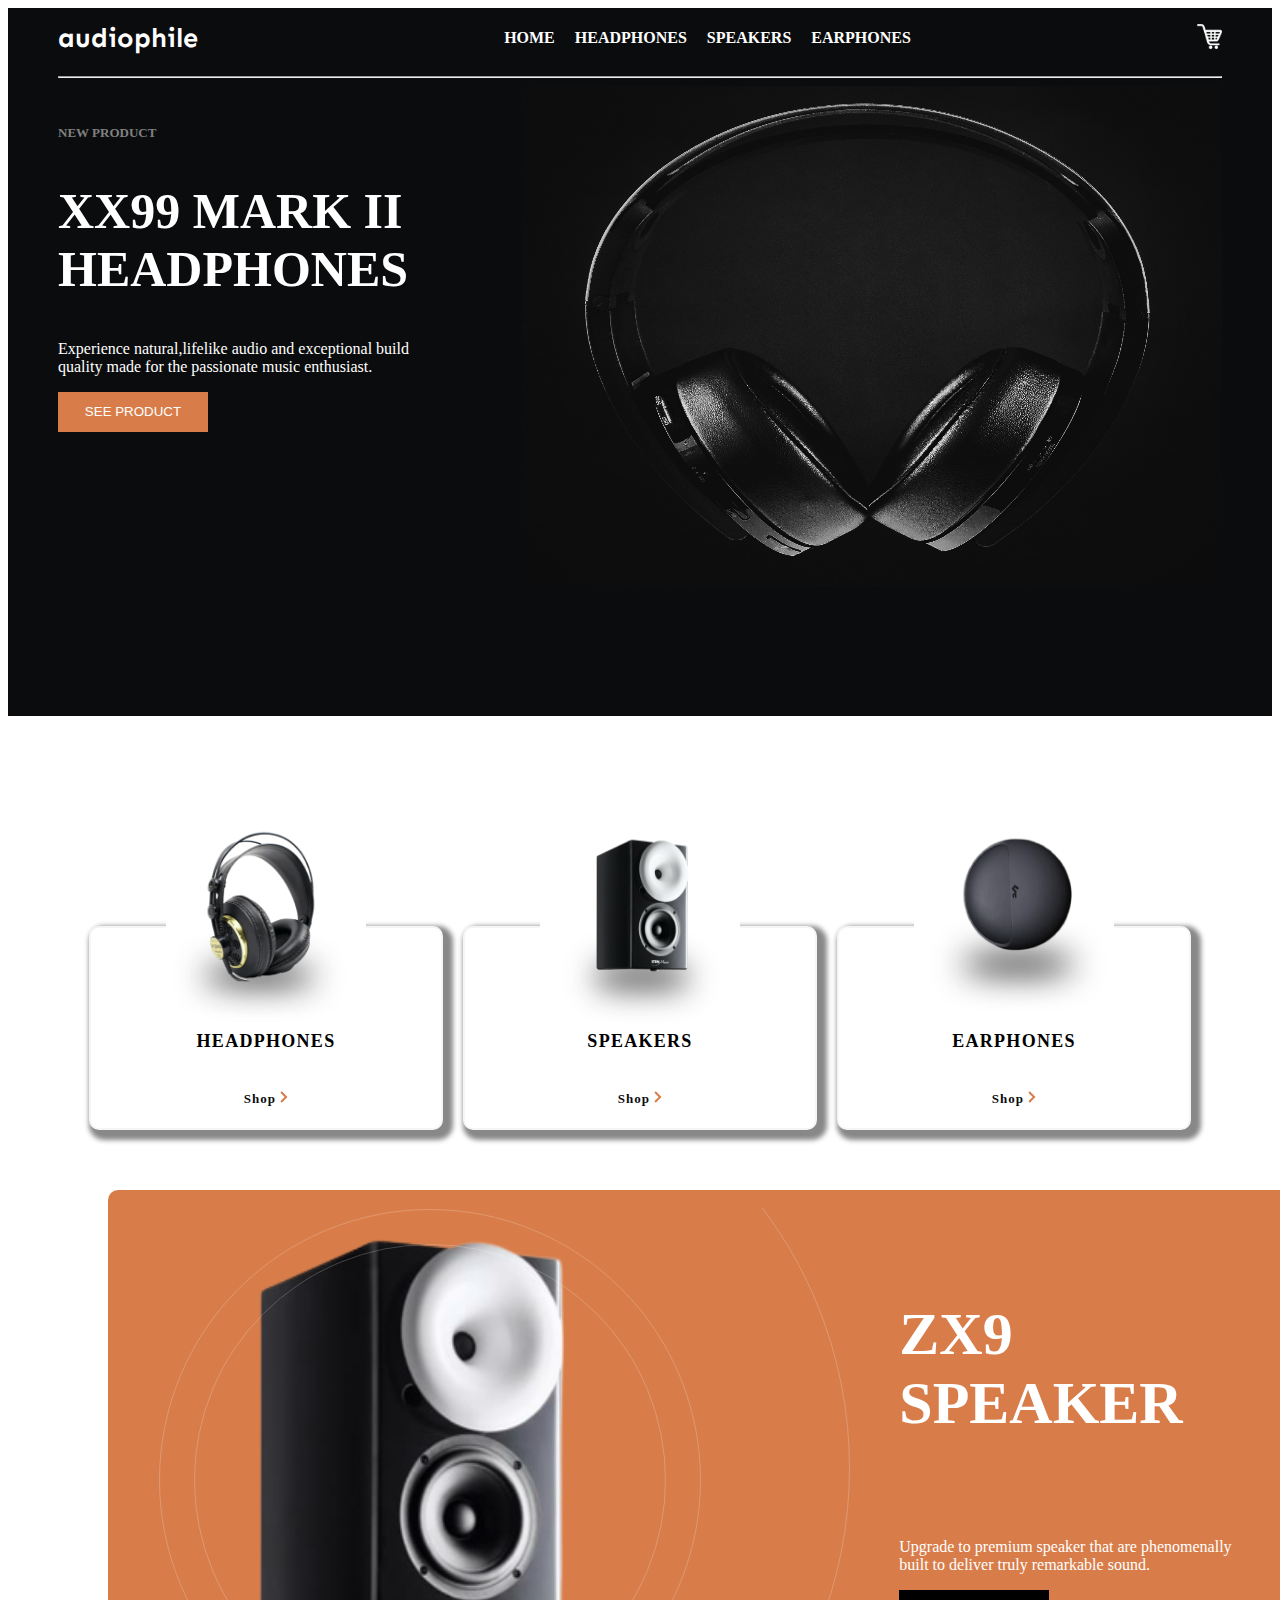
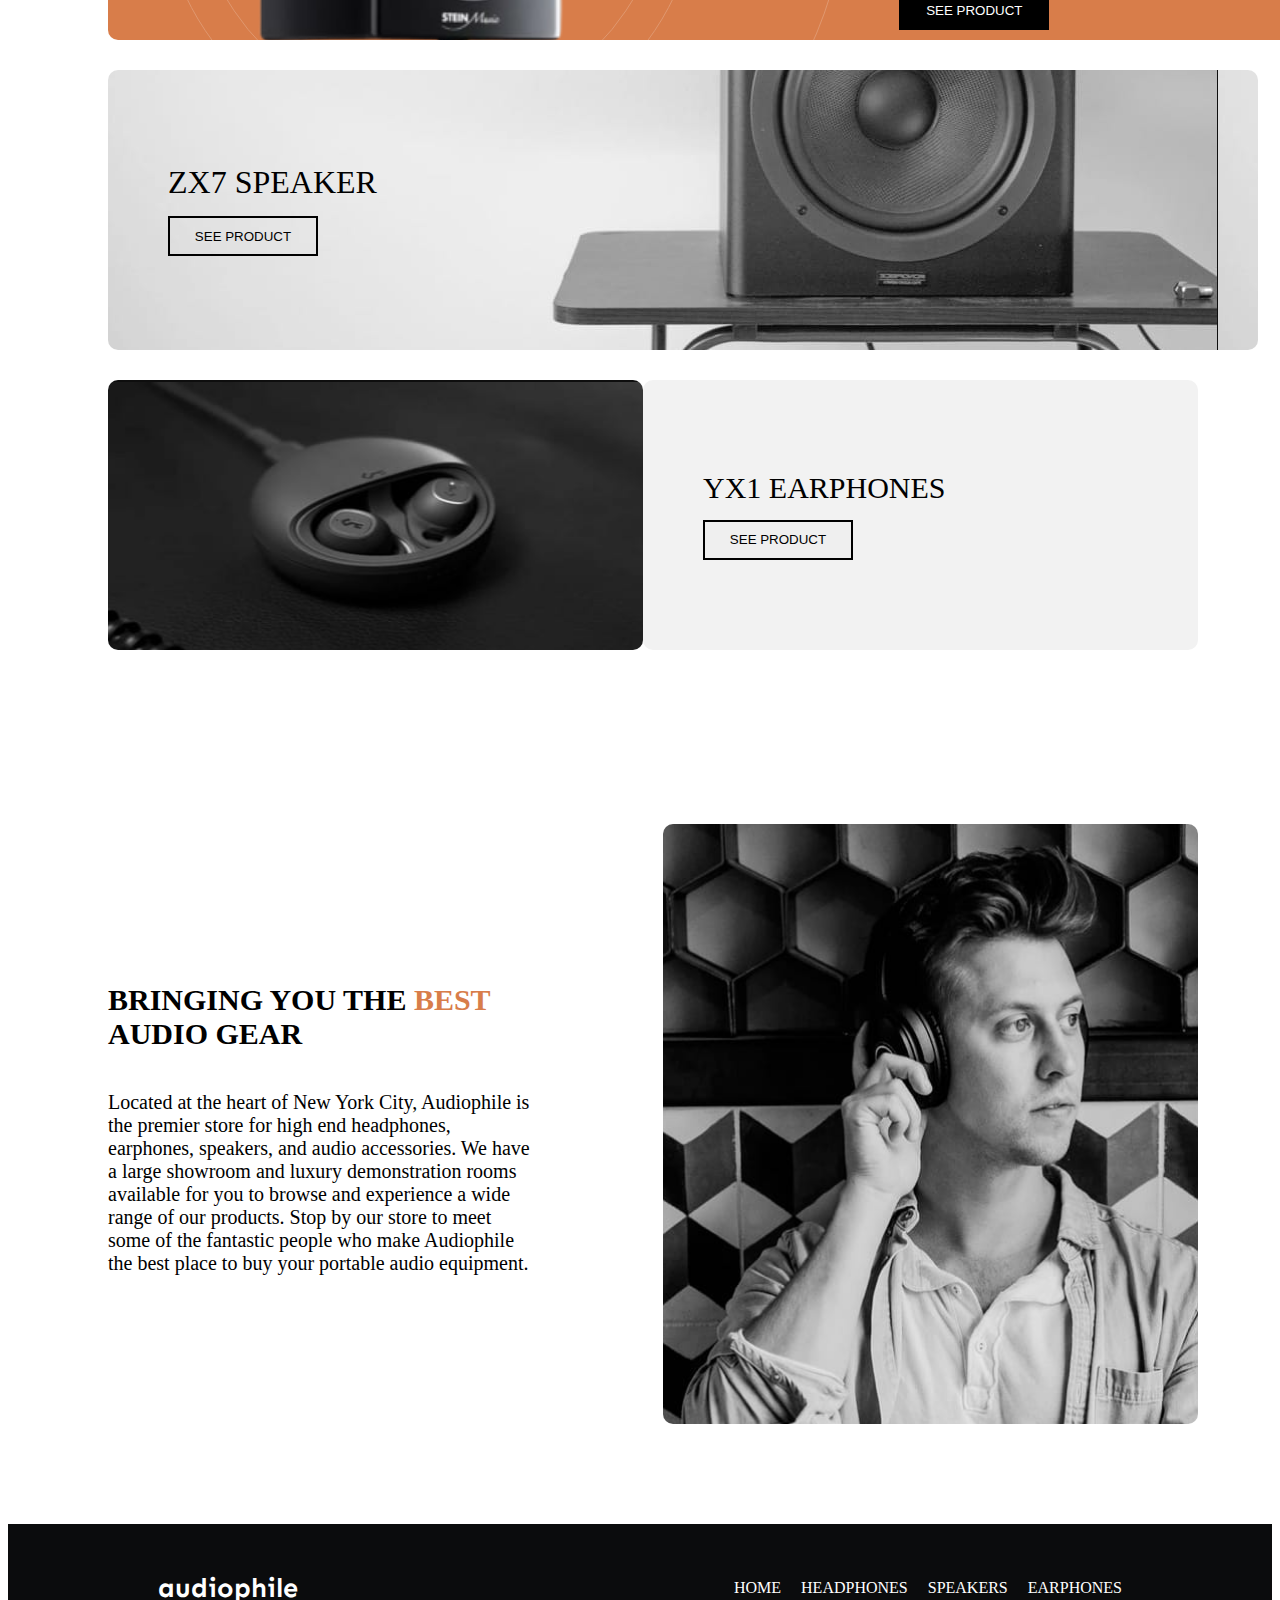
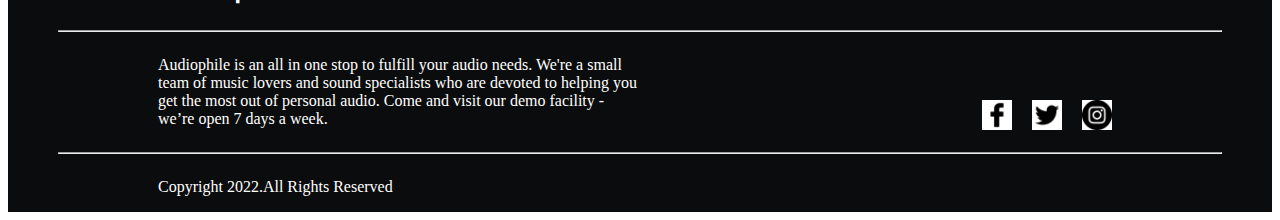
==== index.html @ 36849489 "Make website responsive for screen size of width 768px" ====
<!DOCTYPE html>
<html lang="en">
<head>
    <meta charset="UTF-8">
    <meta http-equiv="X-UA-Compatible" content="IE=edge">
    <meta name="viewport" content="width=device-width, initial-scale=1.0">
    <link rel="preconnect" href="https://fonts.googleapis.com">
    <link rel="preconnect" href="https://fonts.gstatic.com" crossorigin>
    <link href="https://fonts.googleapis.com/css2?family=Sen:wght@800&display=swap" rel="stylesheet">
    <link href="https://cdn.jsdelivr.net/npm/bootstrap@5.0.0-beta3/dist/css/bootstrap.min.css" rel="stylesheet" integrity="sha384-eOJMYsd53ii+scO/bJGFsiCZc+5NDVN2yr8+0RDqr0Ql0h+rP48ckxlpbzKgwra6" crossorigin="anonymous">
    <link rel="stylesheet" href="Css/style.css" type="text/css">
    <script src="https://code.jquery.com/jquery-3.6.0.min.js" integrity="sha256-/xUj+3OJU5yExlq6GSYGSHk7tPXikynS7ogEvDej/m4=" crossorigin="anonymous"></script>
    <script src="Js/script.js"></script>
    <title>Audiophile</title>
</head>
<body>
    <div id="navBar">
        <div id="navBar1">
            <div id="title"><h1>audiophile</h1></div>
            <nav>
                <div><a href="#">HOME</a></div>
            <div><a href="headphone.html">HEADPHONES</a></div>
            <div><a href="#">SPEAKERS</a></div>
            <div><a href="#">EARPHONES</a></div>
        </nav>
        <div id="shopcart"><a href="#"><img src="shopping-cart-64.png" height="25px" width="25px"></a></div>
    </div>
    <div id="horizontal"><hr></div>
    </div>

    <div id="landing">
        <div id="text">
            <h1>NEW PRODUCT</h1>
            <h2>XX99 MARK II HEADPHONES</h2>
            <p>Experience natural,lifelike audio and exceptional build quality made for the passionate music enthusiast.</p>
            <button>SEE PRODUCT</button>
        </div>
        <div id="image"><img src="Headphones1.jpg" height="500px" width="700px" ></div>
    </div>

    <div id="container">

    <div id="productsGallery">
        <div class="product" >
            <div class="image" data-tilt><img src="Headphones4.png" height="200px" width="200px"></div>
            <h4>HEADPHONES</h4>
            <div class="shop">
                <a href="#">Shop</a>
                <svg width="8" height="12" xmlns="http://www.w3.org/2000/svg"><path d="M1.322 1l5 5-5 5" stroke="#D87D4A" stroke-width="2" fill="none" fill-rule="evenodd"/></svg>
            </div>
        </div>

        <div class="product">
            <div class="image" data-tilt><img src="Speaker4.png" height="200px" width="200px"></div>
            <h4>SPEAKERS</h4>
            <div class="shop">
                <a href="#">Shop</a>
                <svg width="8" height="12" xmlns="http://www.w3.org/2000/svg"><path d="M1.322 1l5 5-5 5" stroke="#D87D4A" stroke-width="2" fill="none" fill-rule="evenodd"/></svg>
            </div>
        </div>

        <div class="product">
            <div class="image" data-tilt><img src="Earphones2.png" height="200px" width="200px"></div>
            <h4>EARPHONES</h4>
            <div class="shop">
                <a href="#">Shop</a>
                <svg width="8" height="12" xmlns="http://www.w3.org/2000/svg"><path d="M1.322 1l5 5-5 5" stroke="#D87D4A" stroke-width="2" fill="none" fill-rule="evenodd"/></svg>
            </div>
        </div>
    </div>

    <div id="speakerDisplay1">
        <div id="image1"> <img src="Speaker2-removebg-preview.png"> </div>
        <svg width="744" height="744" xmlns="http://www.w3.org/2000/svg"><g stroke="#FFF" fill="none" fill-rule="evenodd" opacity=".202"><circle cx="272" cy="272" r="235.5"/><circle cx="272" cy="272" r="270.5"/><circle cx="260" cy="260" r="431.5"/></g></svg>
        <div id="speakerDetails">
            <h5>ZX9 SPEAKER</h5> 
            <p>Upgrade to premium speaker that are phenomenally built to deliver truly remarkable sound.</p>
            <button>SEE PRODUCT</button>
        </div>
    </div>

    <div id="speakerDisplay2">
        <div id="label2">ZX7 SPEAKER</div>
        <button>SEE PRODUCT</button>

    </div>

    <div id="earphonesDisplay">
        <div id="image2"><img src="Earphones3.png" ></div>

        <div id="earphonesDetails"> 
            <div id="label3">YX1 EARPHONES</div>
            <button>SEE PRODUCT</button>
        </div>
    </div>

    <div id="audioGear">
        <div id="audioGearDetails">
            <h3>BRINGING YOU THE <span>BEST</span> AUDIO GEAR</h3>
            <p>Located at the heart of New York City, Audiophile is the premier store for
                high end headphones, earphones, speakers, and audio accessories. We have a
                large showroom and luxury demonstration rooms available for you to browse
                and experience a wide range of our products. Stop by our store to meet some
                of the fantastic people who make Audiophile the best place to buy your portable
                audio equipment.</p>
        </div>

        <div id="audioGearImage"><img src="SpeakerUser.png" ></div>
    </div>

</div>

<div id="footer">
    <div id="foot1">
            <div id="navBar2">
                <div id="title"><h1>audiophile</h1></div>

            <div id="footNav">
                <div><a href="#">HOME</a></div>
                <div><a href="headphone.html">HEADPHONES</a></div>
                <div><a href="#">SPEAKERS</a></div>
                <div><a href="#">EARPHONES</a></div>
            </div>

        </div>
        <div id="horizontal"><hr></div>
    </div>
        <div id="foot2">
            <div id="foot2Para">
                <p>Audiophile is an all in one stop to fulfill your audio needs. We're a
                    small team of music lovers and sound specialists who are devoted to helping you
                    get the most out of personal audio. Come and visit our demo facility - we’re open
                    7 days a week.</p>
            </div>

            <div id="socials">
              <div> <img src="facebook (1).png" height="30px" width="30px"> </div>
              <div> <img src="twitter (1).png" height="30px" width="30px"> </div>
              <div> <img src="instagram.png" height="30px" width="30px"> </div>
            </div>

            
        </div>

        <div id="horizontal"><hr></div>
        <div id="foot3"> 
            <p>Copyright 2022.All Rights Reserved</p>
        </div>
    
</div>
    
<script src="Js/vanilla-tilt.js"></script>
</body>
</html>
---- Css/style.css ----
/* nav Bar */
#navBar1{
    background-color: #0b0c0d;
    display: flex;
    flex-direction: row;
    justify-content: space-between;
    color: white;
    height: 60px;
    align-items: center;
    padding-left: 50px;
    padding-right: 50px;

}
#navBar{
    background-color: #0b0c0d;
    display: flex;
    flex-direction: column;
}

#horizontal{
    padding-left: 50px;
    padding-right: 50px;
}
#horizontal hr{
    color: gray;
}
nav{
    display: flex;
    flex-direction: row;

}
nav>div{
    margin-left: 20px;
}
nav>div>a{
    font-weight: bold;
    text-decoration: none;
    color: white;
}
#title>h1{
    font-size: 27px;
    font-weight: bolder;
    font-family: 'Sen', sans-serif;
}
nav>div>a:hover{
    color: white;
    text-decoration: underline solid #ed9b58;
}
#shopcart>a:hover{
    text-decoration: underline solid #ed9b58;
}


/* landing page */
#landing{
    background-color: #0b0c0d;
    height: 600px;
    display: flex;
    flex-direction: row;
    color: white;
    padding-top: 30px;
    padding-left: 50px;
    padding-right: 50px;
}
#text{
    padding-right: 400px;
}
#text>h1{
    font-size: small;
    color: gray;
}
#text>h2{
    font-size: 50px;
}
#text>button{
    background-color: #d87d4a;
    color: white;
    border-style: none;
    height: 40px;
    width: 150px;
}
#image{
    margin-left: -300px;
    margin-top: -30px;
    
}

/* Products gallery styling */
#productsGallery{
    display: flex;
    flex-direction: row;
    justify-content: center;
    align-items: center;
    margin-top: 200px;
}
.product{
    /* margin-left: 30px;
    display: flex;
    flex-direction: column;
    justify-content: center; */
    background: white;
    width: 350px;
    height: 200px;
    text-align: center;
    position: relative;
    border-radius: 10px;
    margin: 10px;
    border: 2px solid whitesmoke;
    box-shadow: 5px 5px 5px 5px #888888 ;
}
.product>.image>img{
    position: absolute;
    top: -100px;
    left: 50%;
    transform: translateX(-50%);
}
h4{
  left: 50%;
  transform: translateX(-50%);
  position: absolute;
  bottom: 50px;
  font-weight: bold;
  font-size: 18px;
  line-height: 25px;
  letter-spacing: 1.28571px;
}
.shop{
    position: absolute;
    left: 50%;
    transform: translateX(-50%);
    bottom: 20px;
    font-weight: bold;
    font-size: 13px;
    line-height: 18px;
    letter-spacing: 1px;
    mix-blend-mode: normal;
    
}
.product>.shop>a{
    text-decoration: none;
    color: #0b0c0d;
}
.product>.shop>a:hover{
    color: #D87D4A;
    font-size: 15px;
}


/* styling the speaker Dispalay 1 */
#speakerDisplay1{
    width: 1090px;
    height: 450px;
    background-color:  #d87d4a;
    margin-left: 100px;
    display: flex;
    flex-direction: row;
    align-items: center;
    border-radius: 10px;
    margin-top: 50px;
    padding-left: 50px;
    padding-right: 50px;
    overflow: hidden;
    background-image: url();
}
#speakerDetails>h5{
    font-size: 60px;
    color: white;
}
#speakerDetails{
    color: white;
    width: 350px;

}
#speakerDetails>button{
    background-color: black;
    color: white;
    border-style: none;
    height: 40px;
    width: 150px;
    font-weight: 500;
}
#image1{
    margin-bottom: -55px;
    margin-left: -150px;
    margin-right: -50px;
   
}
#speakerDisplay1>#image1>img{
    width: 800px;
    height: 800px;
}
#speakerDisplay1>svg{
    margin-left: -600px;
    margin-bottom: -330px;
    
}

/* Styling  Speaker Display 2*/
#speakerDisplay2{
    background-image: url("../SpeakerTable.png");
    width: 1090px;
    height: 280px;
    margin-top: 30px;
    margin-left: 100px;
    display: flex;
    align-items: flex-start;
    flex-direction: column;
    justify-content: center;
    padding-left: 60px;
    border-radius: 10px;
}
#speakerDisplay2>#label2{
    color: black;
    font-size: 32px;
    font-weight: 500;
}
#speakerDisplay2>button{
    margin-top: 15px;
    width: 150px;
    height: 40px;
    border: 2px solid black;
    background-color: transparent;
}

/* styling Earphones display elements */
#earphonesDisplay{
    width: 1090px;
    height: 28opx;
    margin-left: 100px;
    margin-top: 30px;
    display: flex;
    flex-direction: row;
    justify-content: space-between;
}
#earphonesDetails{
    width: 535px;
    height: 270px;
    background-color: #f2f2f2;
    border-radius: 10px;
    display: flex;
    justify-content: center;
    flex-direction: column;
    padding-left: 60px;
}
#earphonesDisplay>#image2>img{
    border-radius: 10px;
    width: 535px;
    height: 270px;
}
#earphonesDetails>#label3{
    font-size: 30px;
    font-weight: 500;
    
}
#earphonesDetails>button{
    width: 150px;
    height: 40px;
    margin-top: 15px;
    border: 2px solid black;
}

/* Styling audio gear div elements */
#audioGear{
    width: 1090px;
    height: 300px;
    margin-left: 100px;
    margin-top: 170px;
    display: flex;
    flex-direction: row;
    justify-content: space-between;
}
#audioGearDetails{
    width: 535px;
    height: 600px;
    display: flex;
    flex-direction: column;
    justify-content: center;
    align-items: flex-start;
    padding-right: 130px;
    

}
#audioGearDetails>h3>span{
    color: #D87D4A;
}
#audioGearDetails>h3{
    font-size: 30px;
}
#audioGearDetails>p{
    font-size: 20px;
    margin-top: 10px;
}
#audioGearImage>img{
    border-radius: 10px;
    width: 535px;
    height: 600px;
}

/* styling footer  */
#footer{
    background-color: #0b0c0d;
    margin-top: 400px;
    display: flex;
    flex-direction: column;
    
}
#footer1{
    display: flex;
    flex-direction: column; 
    
}

#navBar2{
    display: flex;
    flex-direction: row;
    justify-content:space-between;
    color: white;
    align-items: center;
    padding-left: 150px;
    padding-right: 150px;
    margin-top: 30px;
}
#footNav{
    display: flex;
    flex-direction: row;
}
#footNav>div{
    margin-left: 20px;
}
#footNav>div>a{
    text-decoration: none;
    color: white;
    font-weight: 500;
}
#footNav>div>a:hover{
    text-decoration: underline solid #d87d4a ;
}

#foot2{
    display: flex;
    flex-direction: row;
    padding-left: 150px;
    padding-right: 150px;
}
#foot2Para{
    width: 535px;
    color: white;
}
#socials{
    width: 535px;
    display: flex;
    flex-direction: row;
    justify-content: flex-end;
    align-items: flex-end;

}
#socials>div>img{
    background-color: white;
    margin: 10px;
}
#socials>div>img:hover{
    background-color: #d87d4a;
}

#foot3{
    padding-left: 150px;
    color: white;
}

button:hover{
    cursor: pointer;
    transform: scale(1.05);
    border-radius: 5px;
}


/* /////////////////////////////////////////////////////////////////////////////////////////// */
/* ////////////////////////////////////////////////////////////////////////////////// */
@media only screen and (max-width:768px){
    *{
        margin-left: 0;
    }
    body{
        margin: 0;
        padding: 0;
    }

    /* nav */
    nav{
        display: none;
    }

    /* Landing */
    #image{
        display: none;
    }
    #landing{
        background-image: url("Headphones1.jpg");
        background-position: center;
    }
    /* products Gallery */
    #productsGallery{
        display: flex;
        flex-direction: row;
        margin-left: 20px;
        width: 670px;
    }
    .product{
        margin-bottom: 40px;
        width: 320px;
    }
    #speakerDisplay1{
        display: flex;
        flex-direction: column;
        width: 670px;
        height: 650px;
        justify-content: center;
        align-items: center;
        margin-left: 20px;
    }
    #speakerDisplay1>#image1{
        display: block;
        margin-left: -40px;
    }
    #speakerDisplay1>#image1>img{
        width: 400px;
        height: 400px;
    }
    #speakerDisplay1>#speakerDetails{
        margin-top: 0px;
        margin-bottom: 20px;
        display: flex;
        flex-direction: column;
        justify-content: center;
        align-items: center;
        text-align: center;
    }
    #speakerDisplay1>svg{
        margin-left: 200px;
        margin-top: -400px;
    }

    #speakerDisplay2{
        width: 670px;
        height: 400px;
        background-position: center;
        background-size: cover;
        margin-left: 20px;
    }

    #earphonesDisplay{
        display: flex;
        flex-direction: row;
        justify-content: center;
        margin-top: 100px;
        margin-left: 20px;
        width: 670px;
        gap: 20px;
    }
    #earphonesDisplay>#image2>img{
        margin-bottom: 15px;
        width: 320px;
        height: 350px;
    }
    #earphonesDetails{
        width: 320px;
        height: 350px;
    }

    #audioGear{
        display: flex;
        flex-direction: column-reverse;
        margin-top: 500px;
        margin-left: 20px;
    }
    #audioGearImage>img{
        width: 670px;
        height: 350px;
    }
    #audioGearDetails{
        margin-top: 15px;
        display: flex;
        align-items: center;
        justify-content: center;
        text-align: center;
        width: 670px;
        margin-left: 70px;
    }
    #audioGearDetails>h3{
        font-size: 45px;
        margin-top: 25px;

    }
    #audioGearDetails>p{
        width: 620px;
    }

    /* Footer */
    #footer{
        margin-top: 20px;
    }
    #foot1>#navBar2{
        display: flex;
        flex-direction: column;
    }
    #footNav{
        display: flex;
        flex-direction: row;
        text-align: center;
    }
    #foot2{
        display: flex;
        flex-direction: column;
        justify-content: center;
        align-items: center;
    }
    #foot2Para{
        text-align: center;
        width: 400px;
    }
    #foot2>#socials{
        display: flex;
        justify-content: center;
        align-items: center;
        text-align: center;
        width: 400px;
    }
    #foot3{
        display: flex;
        justify-content: center;
        align-items: center;
        padding-left: 0;
    }
}
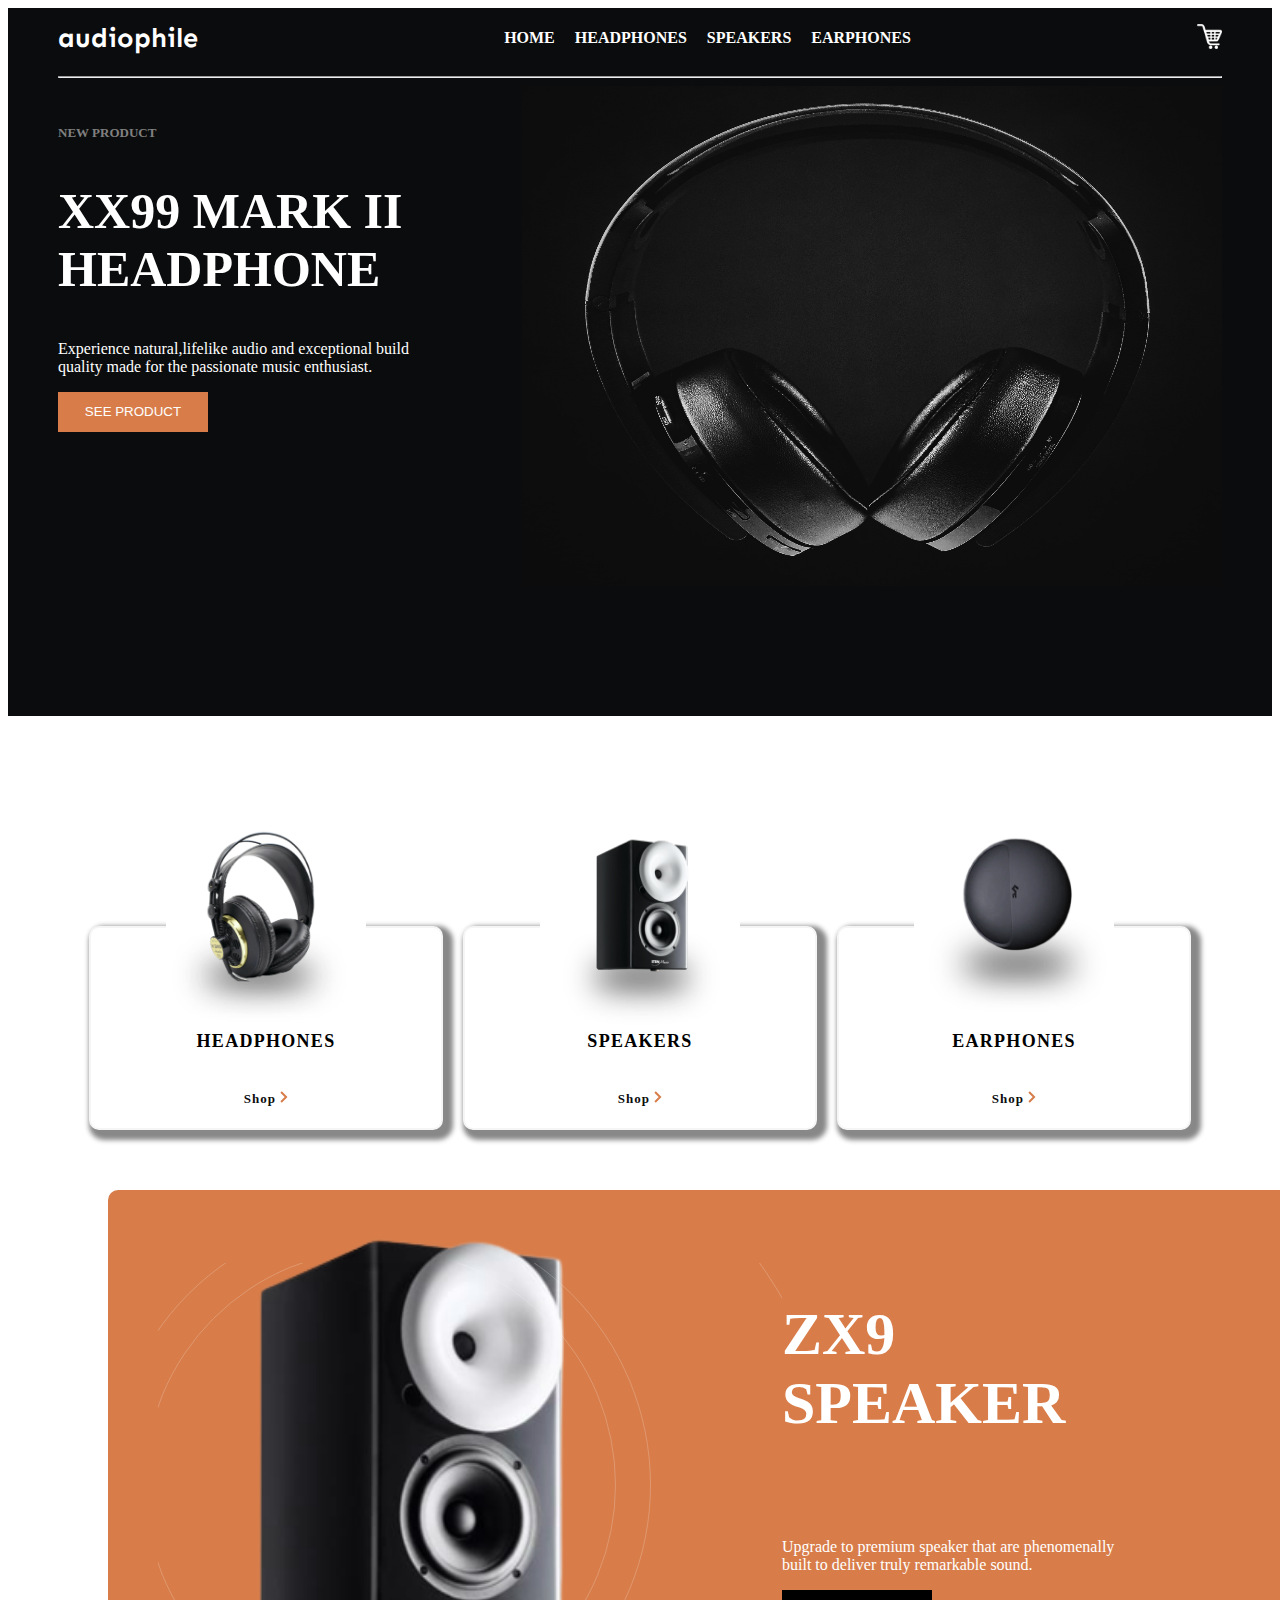
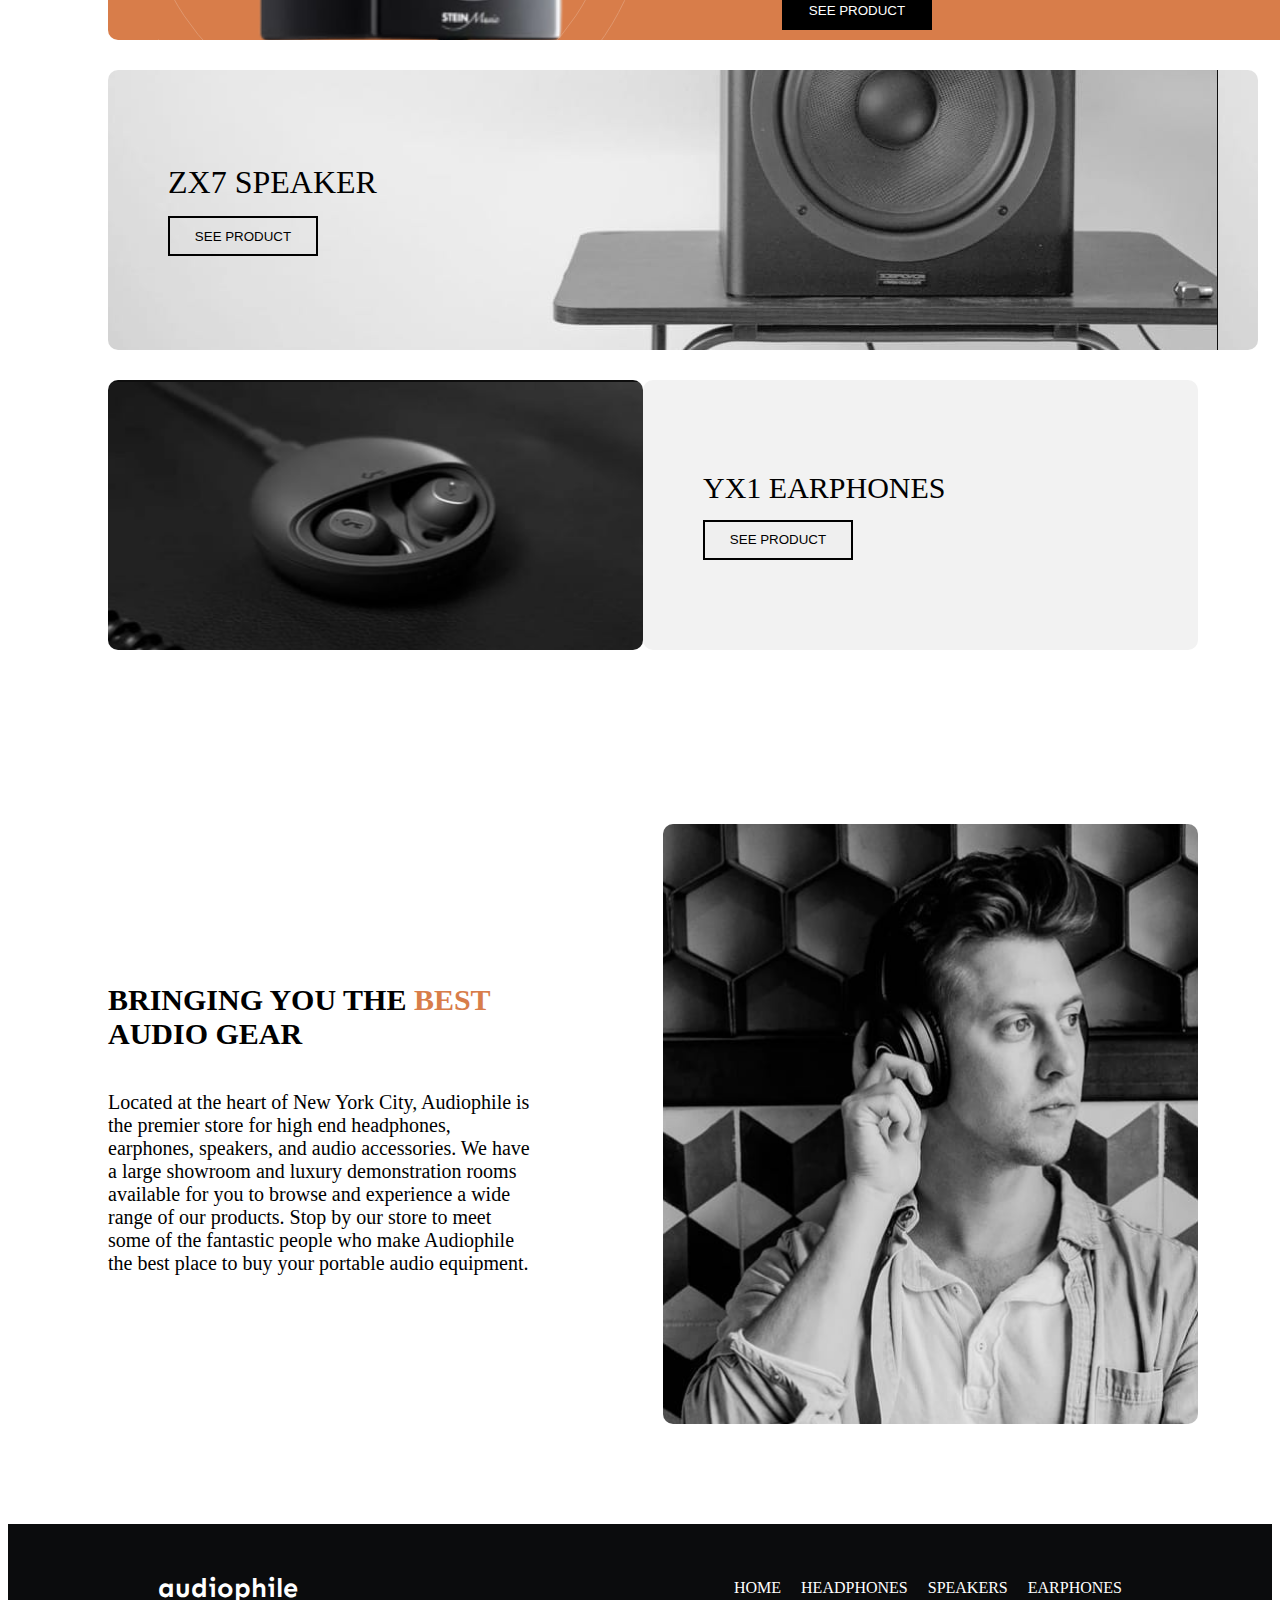
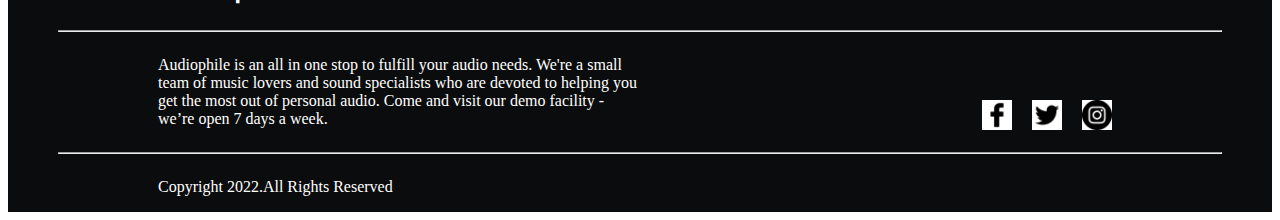
==== commit aa9acab1: "Design the website to be web responsive on 600px screen and lower i.e mobile phones" ====
--- a/index.html
+++ b/index.html
@@ -31,7 +31,7 @@
     <div id="landing">
         <div id="text">
             <h1>NEW PRODUCT</h1>
-            <h2>XX99 MARK II HEADPHONES</h2>
+            <h2>XX99 MARK II HEADPHONE</h2>
             <p>Experience natural,lifelike audio and exceptional build quality made for the passionate music enthusiast.</p>
             <button>SEE PRODUCT</button>
         </div>
@@ -71,7 +71,7 @@
 
     <div id="speakerDisplay1">
         <div id="image1"> <img src="Speaker2-removebg-preview.png"> </div>
-        <svg width="744" height="744" xmlns="http://www.w3.org/2000/svg"><g stroke="#FFF" fill="none" fill-rule="evenodd" opacity=".202"><circle cx="272" cy="272" r="235.5"/><circle cx="272" cy="272" r="270.5"/><circle cx="260" cy="260" r="431.5"/></g></svg>
+        <svg xmlns="http://www.w3.org/2000/svg"><g stroke="#FFF" fill="none" fill-rule="evenodd" opacity=".202"><circle cx="222" cy="222" r="235.5"/><circle cx="222" cy="222" r="270.5"/><circle cx="250" cy="250" r="431.5"/></g></svg>
         <div id="speakerDetails">
             <h5>ZX9 SPEAKER</h5> 
             <p>Upgrade to premium speaker that are phenomenally built to deliver truly remarkable sound.</p>
--- a/Css/style.css
+++ b/Css/style.css
@@ -190,6 +190,8 @@
     height: 800px;
 }
 #speakerDisplay1>svg{
+    width: 624px;
+    height: 634px;
     margin-left: -600px;
     margin-bottom: -330px;
     
@@ -380,6 +382,9 @@
     *{
         margin-left: 0;
     }
+    html{
+        margin: 0px;
+    }
     body{
         margin: 0;
         padding: 0;
@@ -395,10 +400,40 @@
         display: none;
     }
     #landing{
-        background-image: url("Headphones1.jpg");
+        background-image: url("../Headphones1.jpg");
+        background-size: 700px 600px;
         background-position: center;
-    }
-    /* products Gallery */
+        background-repeat: no-repeat;
+        display: flex;
+        justify-content: center;
+        align-items: center;
+    }
+    #landing>#text{
+        display: flex;
+        flex-direction: column;
+        justify-content: center;
+        align-items: center;
+        padding-right: 0px;
+    }
+    #text>h1{
+        font-size: 20px;
+        font-weight: 300;
+        letter-spacing: 5px;
+        margin-bottom: 30px;
+    }
+    #text>h2{
+        text-align: center;
+        margin-bottom: 30px;
+    }
+    #text>p{
+        text-align: center;
+        padding-left: 130px;
+        padding-right: 130px;
+        margin-bottom: 30px;
+    }
+
+
+       /* products Gallery */
     #productsGallery{
         display: flex;
         flex-direction: row;
@@ -407,7 +442,7 @@
     }
     .product{
         margin-bottom: 40px;
-        width: 320px;
+        width: 200px;
     }
     #speakerDisplay1{
         display: flex;
@@ -436,8 +471,11 @@
         text-align: center;
     }
     #speakerDisplay1>svg{
-        margin-left: 200px;
+        width: 624px;
+        height: 634px;
+        margin-left: 100px;
         margin-top: -400px;
+        
     }
 
     #speakerDisplay2{
@@ -472,6 +510,10 @@
         flex-direction: column-reverse;
         margin-top: 500px;
         margin-left: 20px;
+        width: 724px;
+    }
+    #audioGearImage{
+        width: 700px;
     }
     #audioGearImage>img{
         width: 670px;
@@ -483,7 +525,7 @@
         align-items: center;
         justify-content: center;
         text-align: center;
-        width: 670px;
+        width: 630px;
         margin-left: 70px;
     }
     #audioGearDetails>h3{
@@ -493,6 +535,7 @@
     }
     #audioGearDetails>p{
         width: 620px;
+        margin-left: 50px;
     }
 
     /* Footer */
@@ -531,4 +574,112 @@
         align-items: center;
         padding-left: 0;
     }
+}
+
+/* ////////////////////////////////////////////////////////////////////////////////////////////////////////////////// */
+/* ///////////////////////////////////////////////////////////////////////////////////////////////////////////////// */
+@media only screen and (max-width:600px){
+    #landing{
+        border-style: none;
+    }
+
+    #productsGallery{
+        display: flex;
+        flex-direction: column;
+        justify-content: center;
+        align-items: center;
+        width: 590px;
+        margin-top: 40px;
+        margin-left: 0;
+    }
+    .product{
+        width: 550px;
+        height: 200px;
+        margin-left: 10px;
+        margin-top: 120px;
+    }
+    .product>h4{
+        top: 100px;
+    }
+    .product>.shop{
+        top: 130px;
+    }
+
+    .shop>a{
+        font-size: 18px;
+    }
+
+    #speakerDisplay1{
+        width: 550px;
+    }
+    #speakerDisplay1>#image1>img{
+        width: 400px;
+        height: 400px;
+        margin-top: -180px;
+        margin-bottom: 80px;
+    }
+    #speakerDetails>h5{
+        margin-bottom: 30px;
+    }
+    #speakerDetails>p{
+        margin-bottom: 30px;
+    }
+    #speakerDisplay1>svg{
+        width: 600px;
+        height: 600px;
+        margin-left: -40px;
+
+    }
+    #speakerDisplay1>svg>g>circle{
+        margin-left: 300px;
+    }
+    
+    #speakerDisplay2{
+        width: 550px;
+    }
+    #earphonesDisplay{
+        width: 550px;
+        display: flex;
+        flex-direction: column;
+        justify-content: center;
+        align-items: center;
+        margin-bottom: 40px;
+    }
+
+    #earphonesDisplay>#image2>img{
+        width: 550px;
+    }
+    #earphonesDisplay>#earphonesDetails{
+        width: 550px;
+    }
+    #earphonesDetails>#label3{
+        font-size: 40px;
+    }
+    #earphonesDetails>button{
+        width: 200px;
+        height: 50px;
+    }
+
+    #audioGear{
+        width: 590px;
+    }
+    #audioGearDetails{
+        width: 550px;
+        padding-right: 0px;
+        margin-left: 0px;
+    }
+    #audioGearImage{
+        width: 590px;
+    }
+    #audioGearImage>img{
+        width: 550px;
+    }
+    #audioGearDetails>h3{
+        margin-left: -20px;
+    }
+    #audioGearDetails>p{
+        width: 550px;
+        margin-left: 0px;
+        margin-right: 0px;
+    }
 }